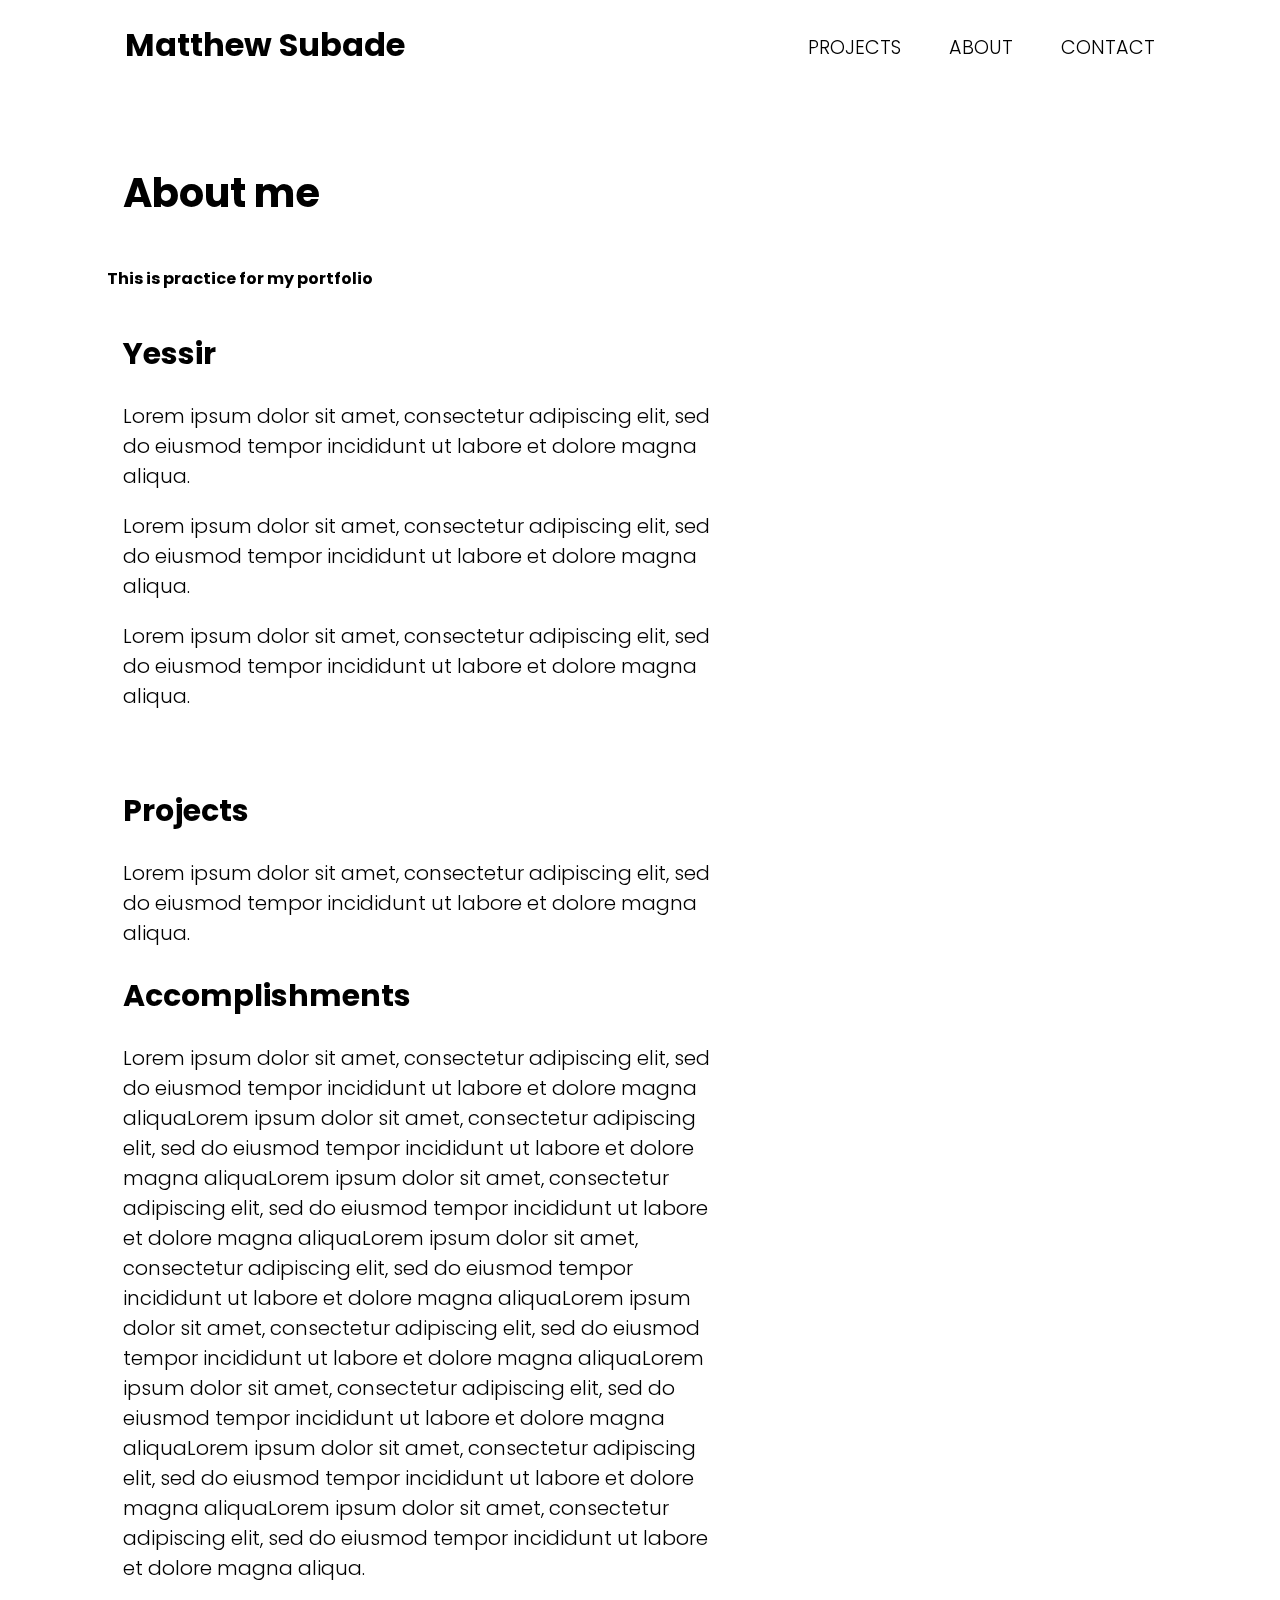
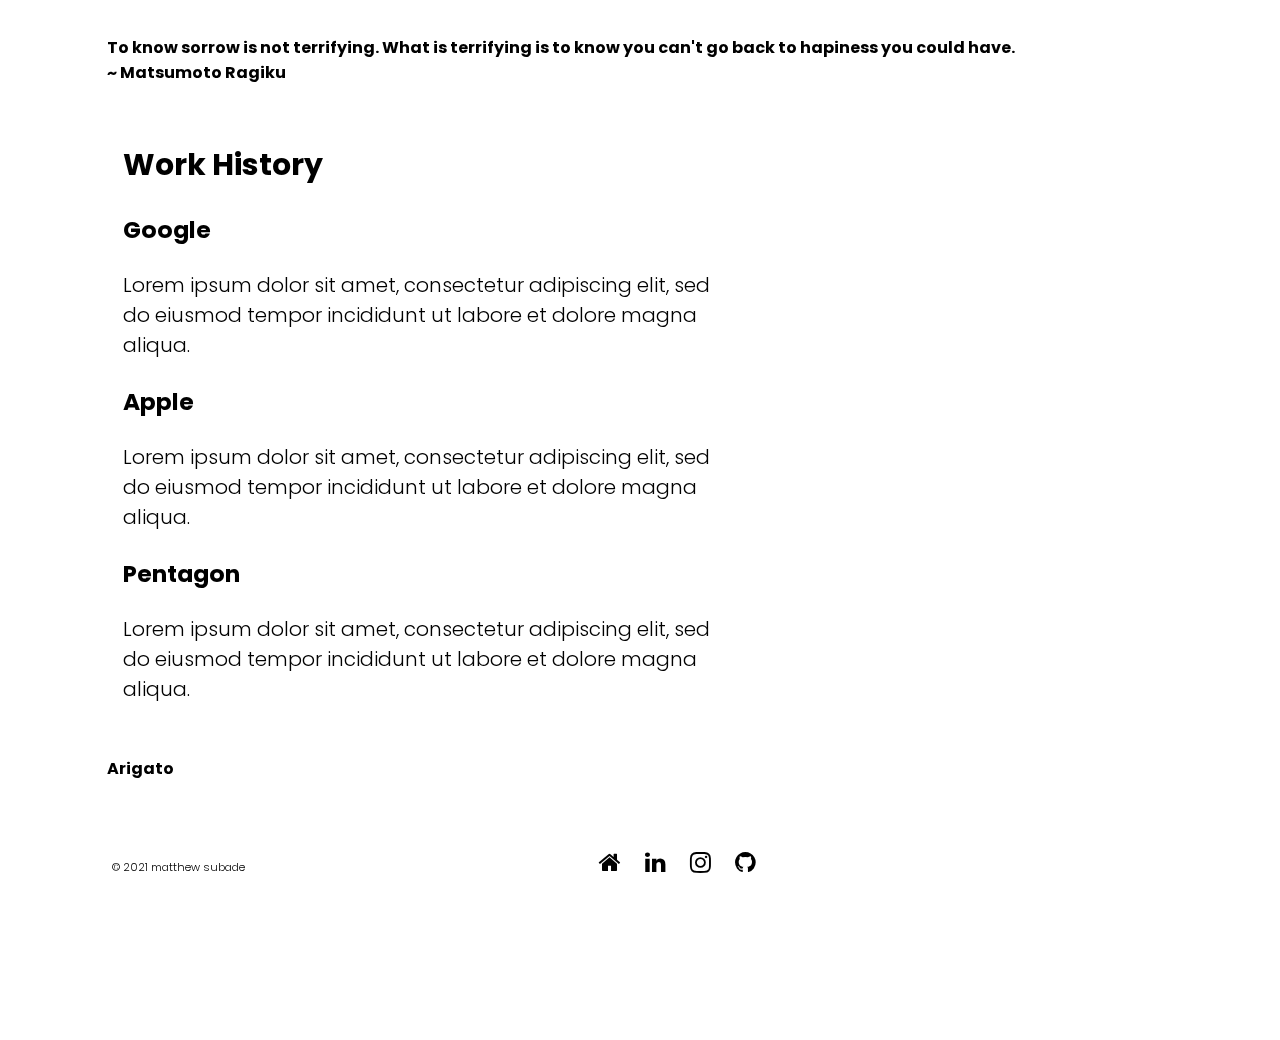
==== about.html @ d92d0cc0 "Update 1.11" ====
<!DOCTYPE html>
<html lang="en">
  <head>
    <meta charset="UTF-8" />
    <meta name="viewport" content="width=device-width, initial-scale=1.0" />

    <link href="//maxcdn.bootstrapcdn.com/font-awesome/4.1.0/css/font-awesome.min.css" rel="stylesheet">
    <link rel="icon" type="image/svg+xml" href="favicon.svg" />
    <link rel="preconnect" href="https://fonts.googleapis.com">
    <link rel="preconnect" href="https://fonts.gstatic.com" crossorigin>
    <link href="https://fonts.googleapis.com/css2?family=Poppins:ital,wght@0,300;0,700;1,200&display=swap" rel="stylesheet">

    <link rel="stylesheet" href="style.css" />

    <title>Matthew Subade's Portfolio</title>
  </head>
  <body>

    <canvas id="bg"></canvas>

    <header>
      <h1 class="logo">Matthew Subade</h1>
      <input type="checkbox" id="nav-toggle" class="nav-toggle">
      <nav>
        <ul>
          <li>
            <a href="projects.html">Projects</a>
          </li>
          <li>
            <a href="about.html">About</a>
          </li>
          <li>
            <a href="contact.html">Contact</a>
          </li>
        </ul>
      </nav>
      <label for="nav-toggle" class="nav-toggle-label">
        <span></span>
      </label>
    </header>

    <main>

      <section>
        <h1>About me </h1>
      </section>

      <blockquote>
        <o>This is practice for my portfolio</o>
      </blockquote>

      <section>
        <h2>Yessir</h2>
        <p>Lorem ipsum dolor sit amet, consectetur adipiscing elit, sed do eiusmod tempor incididunt ut labore et dolore magna aliqua.
        </p>

        <p>Lorem ipsum dolor sit amet, consectetur adipiscing elit, sed do eiusmod tempor incididunt ut labore et dolore magna aliqua.
        </p>

        <p>Lorem ipsum dolor sit amet, consectetur adipiscing elit, sed do eiusmod tempor incididunt ut labore et dolore magna aliqua.
        </p>

      </section>

      <section class="light">
        <h2>Projects</h2>
        
        <p>Lorem ipsum dolor sit amet, consectetur adipiscing elit, sed do eiusmod tempor incididunt ut labore et dolore magna aliqua.
        </p>

        <h2>Accomplishments</h2>

        <p>Lorem ipsum dolor sit amet, consectetur adipiscing elit, sed do eiusmod tempor incididunt ut labore et dolore magna aliquaLorem ipsum dolor sit amet, consectetur adipiscing elit, sed do eiusmod tempor incididunt ut labore et dolore magna aliquaLorem ipsum dolor sit amet, consectetur adipiscing elit, sed do eiusmod tempor incididunt ut labore et dolore magna aliquaLorem ipsum dolor sit amet, consectetur adipiscing elit, sed do eiusmod tempor incididunt ut labore et dolore magna aliquaLorem ipsum dolor sit amet, consectetur adipiscing elit, sed do eiusmod tempor incididunt ut labore et dolore magna aliquaLorem ipsum dolor sit amet, consectetur adipiscing elit, sed do eiusmod tempor incididunt ut labore et dolore magna aliquaLorem ipsum dolor sit amet, consectetur adipiscing elit, sed do eiusmod tempor incididunt ut labore et dolore magna aliquaLorem ipsum dolor sit amet, consectetur adipiscing elit, sed do eiusmod tempor incididunt ut labore et dolore magna aliqua.
        </p>

      </section>

      <blockquote>
        <p>
          To know sorrow is not terrifying. What is terrifying is to know you can't go back to hapiness you could have. <br>~ Matsumoto Ragiku
        </p>
      </blockquote>

      <section class="left">
        <h2>Work History</h2>

        <h3>Google</h3>
        <p>
          Lorem ipsum dolor sit amet, consectetur adipiscing elit, sed do eiusmod tempor incididunt ut labore et dolore magna aliqua.
        </p>

        <h3>Apple</h3>
        <p>
          Lorem ipsum dolor sit amet, consectetur adipiscing elit, sed do eiusmod tempor incididunt ut labore et dolore magna aliqua.
        </p>

        <h3>Pentagon</h3>
        <p>
          Lorem ipsum dolor sit amet, consectetur adipiscing elit, sed do eiusmod tempor incididunt ut labore et dolore magna aliqua.
        </p>
      </section>

      <blockquote>
        <p>Arigato</p>
      </blockquote>

      <footer>
        <a class="copy"> &copy; 2021 matthew subade</a>
        <a href="index.html" class="fa fa-home"></a>
        <a href="https://www.linkedin.com/in/matthew-subade-lessthan3u3000/" target="_blank" class="fa fa-linkedin"></a>
        <a href="https://www.instagram.com/100percentapplejuice_/" target="_blank" class="fa fa-instagram"></a>
        <a href="https://github.com/matthewsoup" target="_blank" class="fa fa-github"></a>
      </footer>

    </main>
      
    

    <script type="module" src="/main.js"></script>

  </body>
</html>
---- style.css ----
:root {
  --background: radial-gradient(circle, rgba(255,255,255,1) 0%, rgb(255, 255, 255) 100%);
}

*, *::before, *after {
  box-sizing: border-box;
}

body {
  color: black;
  background-color: white;
  font-family: 'Poppins', sans-serif;
  font-weight: 300;
  margin: 0;
  padding: 0;
  display: flex;
  flex-wrap: wrap;
  /*
  max-width: 100%;
  overflow-x: hidden;
  */
}

/*
body::-webkit-scrollbar {
  width: 0.25rem;
}
body::-webkit-scrollbar-track {
  background: black;
}
*/

main {
  width: 100vw;
  color: black;
  z-index:99;
  position: absolute;
  width: 100%;
  margin: 0px auto;
  padding: 120px 0;

  display: grid;
  grid-template-columns: repeat(12, 1fr);
} 

h1, h2, h3, blockquote {
  font-family: 'Poppins', sans-serif;
  font-weight: 700;
  font-style: normal;
}

canvas {
  display: block;
  position: fixed;
  top: 0;
  left:0;
}

  section {
    grid-column: 2 / 8;
    padding: 1rem;
    background: var(--dark-bg);
    font-size: 1.25rem;
    line-height: 1.5;
    margin-bottom: var(--spacing);
  }


  blockquote {
    margin: 0;
    padding: 0;
    grid-column: 2 / span 9;
    margin-bottom: var(--spacing);
  }

/* ================ */
  /* nav styling */
/* ================ */

header {
  background: var(--background);
  text-align: center;
  position: fixed;
  z-index: 999;
  width: 100%;
}

.nav-toggle {
  display: none; 
}

.nav-toggle-label {
  position: absolute;
  top: 0;
  left: 0;
  margin-left: 1em;
  height: 100%;
  display: flex;
  align-items: center;
}

.nav-toggle-label span,
.nav-toggle-label span::before,
.nav-toggle-label span::after {
  display: block;
  background: black;
  height: 2px;
  width: 2em;
  border-radius: 2px;
  position: relative;
}

.nav-toggle-label span::before,
.nav-toggle-label span::after {
  content: '';
  position: absolute;
}

.nav-toggle-label span::before {
  bottom: 7px;
}

.nav-toggle-label span::after {
  top: 7px;
}

nav {
  position: absolute;
  text-align: left;
  top: 100%;
  left: 0;
  background: var(--background);
  width: 100%;
  transform: scale(1, 0);
  transform-origin: top;
  transition: transform 400ms ease-in-out;
}

nav ul {
  margin: 0;
  padding: 0;
  list-style: none;
}

nav li {
  margin-bottom: 1em;
  margin-left: 1em;
}

nav a {
  color: black;
  text-decoration: none;
  font-size: 1.2rem;
  text-transform: uppercase;
  opacity: 0;
  transition: opacity 150ms ease-in-out;
}

nav a:hover {
  color: black;
}

.nav-toggle:checked ~ nav {
  transform: scale(1, 1);
}

.nav-toggle:checked ~ nav a {
  opacity: 1;
  transition: opacity 250ms ease-in-out 250ms;
}

@media only screen and (min-width: 864px) {
  .nav-toggle-label {
    display: none;
  }

  header {
    display: grid;
    grid-template-columns: 1fr auto minmax(600px, 6fr) 1fr;
  }

  .logo {
    grid-column: 2 / 3;
  }

  nav {
    all: unset;
    grid-column: 3 / 4;
    display: flex;
    justify-content: flex-end;
    align-items: center;
  }

  nav ul {
    display: flex;
  }

  nav li {
    margin-left: 3em;
    margin-bottom: 0;
  }

  nav a {
    opacity: 1;
  }

  nav a::before {
    content: '';
    display: block;
    height: 5px;
    background: black;
    position: relative;
    bottom: -1.65em;
    left: 0;
    right: 0;
    transform: scale(0,1);
    transform-origin: right;
    transition: transform ease-in-out 250ms;
  }

  nav a:hover::before {
    transform: scale(1,1);
  }

}

/* ================== */
  /* footer styling */
/* ================== */

footer {
  all: unset;
  grid-column: 2 / span 11;
  display: flex;
  flex-wrap: nowrap;
  align-items: baseline;
}

/* font awesome button icon styling */
@media only screen and (max-width: 960) {
  .copy {
    font-size: 0.7rem;
    text-decoration: none;
    padding: 0.5em;
    margin-top: 0;
    display: flex;
    flex-direction: row;
    align-items: stretch;
    width: 0;
    height: 5em;
  }
}

.copy {
  font-size: 0.7rem;
  text-decoration: none;
  padding: 0.5em;
  margin-top: 5em;
  display: flex;
  flex-direction: row;
  align-items: stretch;
  width: 40%;
  height: 5em;
}

.fa-home{
  font-size: 1.5rem;
  text-decoration: none;
  padding: 0.5em;
  margin-top: 0;
  color: black;
}

.fa-home:hover {
  opacity: 0.7;
}

.fa-linkedin {
  font-size: 1.5rem;
  text-decoration: none;
  padding: 0.5em;
  margin-top: 0;
  color: black;
}

.fa-linkedin:hover {
  opacity: 0.7;
}

.fa-instagram {
  font-size: 1.5rem;
  text-decoration: none;
  padding: 0.5em;
  margin-top: 0;
  color: black;
}

.fa-instagram:hover {
  opacity: 0.7;
}

.fa-github {
  font-size: 1.5rem;
  text-decoration: none;
  padding: 0.5em;
  margin-top: 0;
  color: black;
}

.fa-github:hover {
  opacity: 0.7;
}

/* ========================== */
  /* portfolio grid styling */
/* ========================== */

.main-content {
  padding: 0% 10%;
  flex: 1 1 80%;
  min-height: 75vh;
  grid-column: 1 / span 12;
}

@media only screen and (max-width: 960px) {
  .main-content {
    min-height: 75vh;
  }
}

@media only screen and (max-width: 600px) {
  .main-content {
    min-height: 50vh;
  }
}

.portfolio {
  display: grid;
  height: 100%;
  grid-template-rows: repeat(6, 1fr);
  grid-template-columns: repeat(5, 1fr);
  grid-gap: 20px;
}

.portfolio-item {
  background: var(--background);
  color: white;
  font-weight: bold;
  display: flex;
  justify-content: center;
  align-items: center;
  cursor: pointer;
}

.portfolio-item.small {
  grid-row: span 1;
  grid-column: span 1;
}

.portfolio-item.medium {
  grid-row: span 2;
  grid-column: span 2;
}

.portfolio-item.large {
  grid-row: span 3;
  grid-column: span 3;
}

.portfolio-item.tall {
  grid-row: span 3;
  grid-column: span 2;
}

.portfolio-item.wide {
  grid-row: span 2;
  grid-column: span 3;
}


/* ~~~~~~~~~~~~~~~~~~~~~~~~~~ */
  /* portfolio item styles */

/* ========================== */
  /* portfolio item #1 */
/* ========================== */

.one {
  background-image: url(img/berserk.png);
  color: white;
  background-size: cover;
  position: relative;

  transition: all ease-in-out 300ms;
  z-index: 10;
}


.one:hover::before {
  opacity: 0.2;
}

.one::before {
  content: '';
  display: block;
  background: black;
  opacity: 0.8;
  position: absolute;
  top: 0;
  right: 0;
  bottom: 0;
  left: 0;
  transition: all ease-in-out 300ms;
  z-index: -1;
}

/* ========================== */
  /* portfolio item #2 */
/* ========================== */

.two {
  background-image: url(img/berserk2.jpg);
  color: white;
  background-size: cover;
  position: relative;

  transition: all ease-in-out 300ms;
  z-index: 10;
}


.two:hover::before {
  opacity: 0.2;
}

.two::before {
  content: '';
  display: block;
  background: black;
  opacity: 0.8;
  position: absolute;
  top: 0;
  right: 0;
  bottom: 0;
  left: 0;
  transition: all ease-in-out 300ms;
  z-index: -1;
}

/* ========================== */
  /* portfolio item #3 */
/* ========================== */

.three {
  background-image: url(img/berserk3.jpg);
  color: white;
  background-size: cover;
  position: relative;

  transition: all ease-in-out 300ms;
  z-index: 10;
}


.three:hover::before {
  opacity: 0.2;
}

.three::before {
  content: '';
  display: block;
  background: black;
  opacity: 0.8;
  position: absolute;
  top: 0;
  right: 0;
  bottom: 0;
  left: 0;
  transition: all ease-in-out 300ms;
  z-index: -1;
}

/* ========================== */
  /* portfolio item #4 */
/* ========================== */

.four {
  background-image: url(img/berserk4.jpg);
  color: white;
  background-size: cover;
  position: relative;

  transition: all ease-in-out 300ms;
  z-index: 10;
}


.four:hover::before {
  opacity: 0.2;
}

.four::before {
  content: '';
  display: block;
  background: black;
  opacity: 0.8;
  position: absolute;
  top: 0;
  right: 0;
  bottom: 0;
  left: 0;
  transition: all ease-in-out 300ms;
  z-index: -1;
}

/* ========================== */
  /* portfolio item #5 */
/* ========================== */

.five {
  background-image: url(img/berserk5.jpg);
  color: white;
  background-size: cover;
  position: relative;

  transition: all ease-in-out 300ms;
  z-index: 10;
}


.five:hover::before {
  opacity: 0.2;
}

.five::before {
  content: '';
  display: block;
  background: black;
  opacity: 0.8;
  position: absolute;
  top: 0;
  right: 0;
  bottom: 0;
  left: 0;
  transition: all ease-in-out 300ms;
  z-index: -1;
}

/* ========================== */
  /* portfolio item #6 */
/* ========================== */

.six {
  background-image: url(img/berserk6.jpg);
  color: white;
  background-size: cover;
  position: relative;

  transition: all ease-in-out 300ms;
  z-index: 10;
}


.six:hover::before {
  opacity: 0.2;
}

.six::before {
  content: '';
  display: block;
  background: black;
  opacity: 0.8;
  position: absolute;
  top: 0;
  right: 0;
  bottom: 0;
  left: 0;
  transition: all ease-in-out 300ms;
  z-index: -1;
}


/* ~~~~~~~~~~~~~~~~~~~~~~~~~~ */


.hero {
  width: 100%;
  height: 55vh;
  grid-column: 1 / span 6;
  display: flex;
  align-items: center;
  justify-content: center;
}

@media only screen and (max-width: 762px) {
  .hero {
    content:'';
    grid-column: 2 / span 6;
  }
}

form {
  width: 90%;
  max-width: 600px;
}

.input-group {
  margin-bottom: 1em;
  position: relative;
}

input, textarea {
  width: 100%;
  color: black;
  padding: 10px;
  outline: 0;
  border: 1px solid black;
  background: transparent;
  font-size: 1rem;
}

button {
  padding: 10px 0;
  color: black;
  outline: none;
  background: transparent;
  border: 1px solid black;
  width: 100%;
  cursor: pointer;
}

/* this breaks the nav hamburger menu and im too lazy to fix it...
.row {
  display: flex;
  align-items: center;
  justify-content: space-between;
}

.row .input-group {
  flex-basis: 47%;
}

@media only screen and (max-width: 762px) {
  .row, .row .input-group {
    display: flex;
    align-items: center;
    justify-content: space-between;
    flex-basis: 48%
  }
}
*/
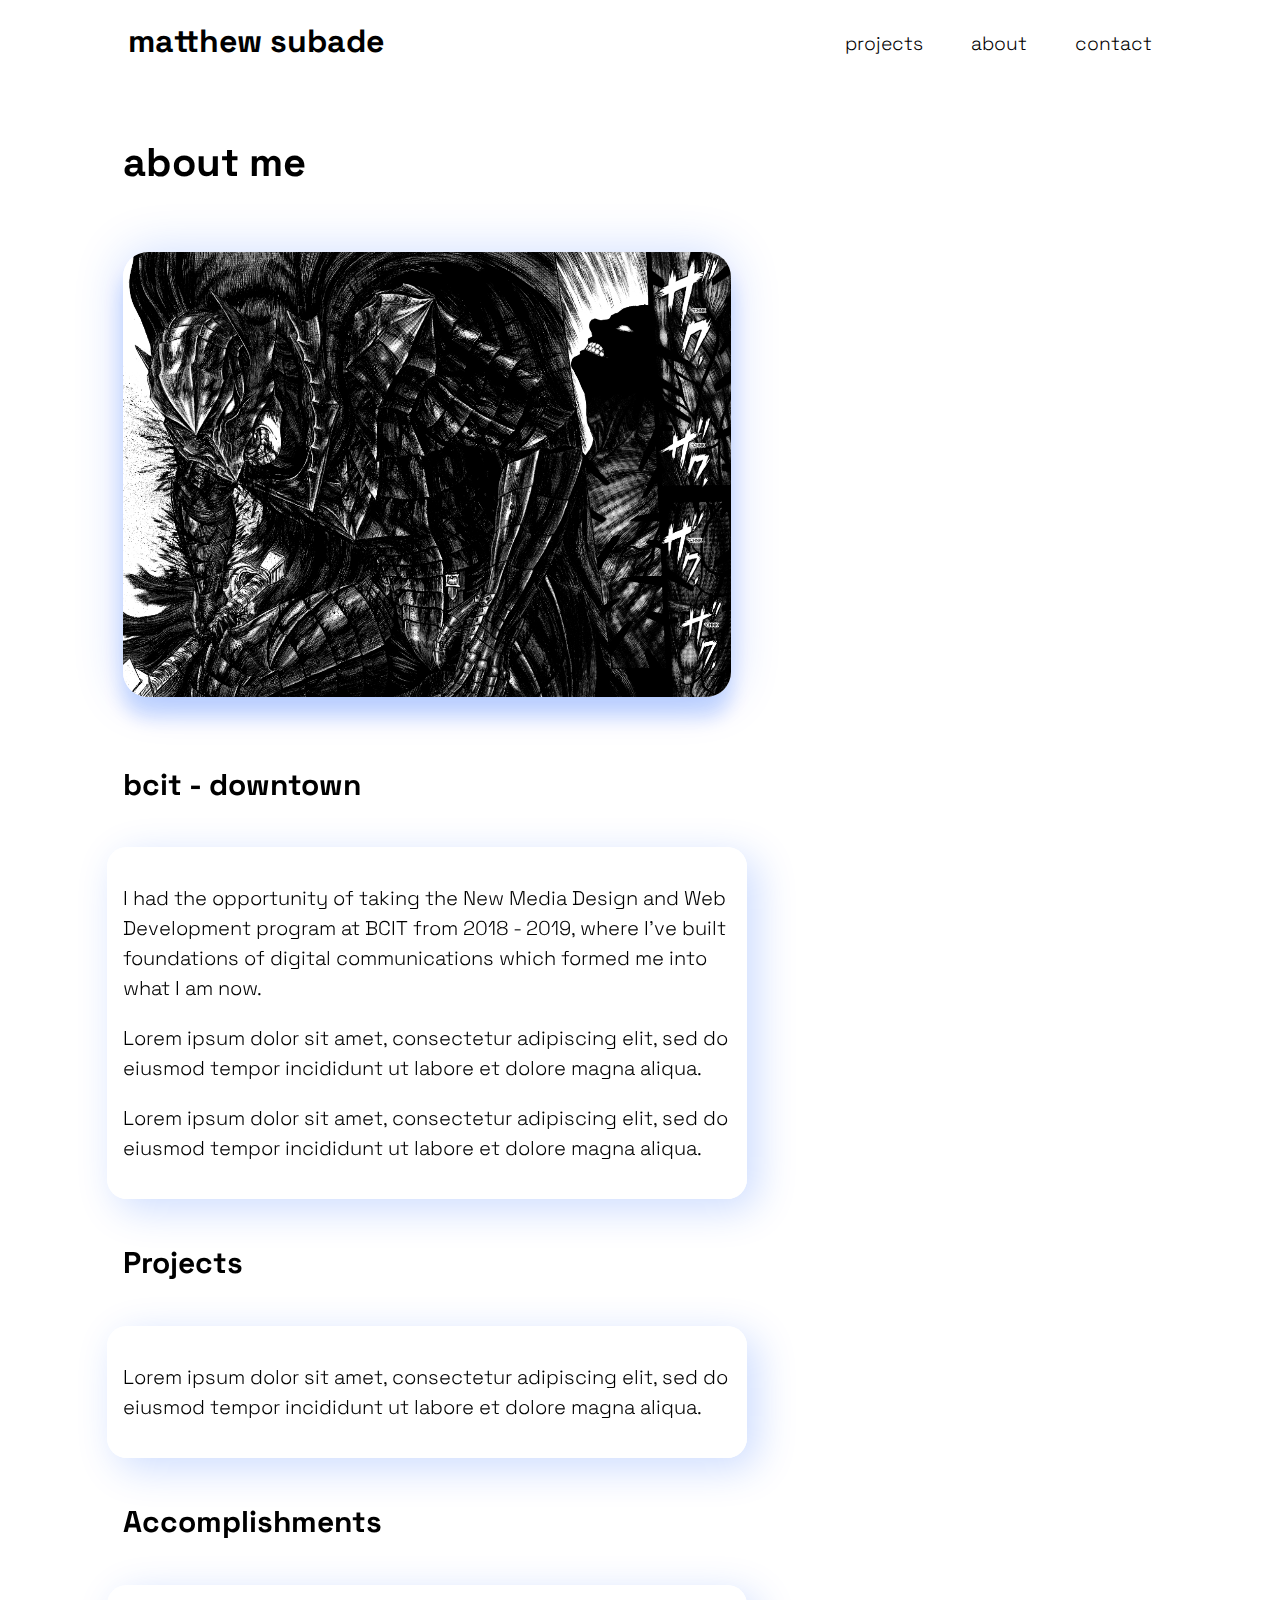
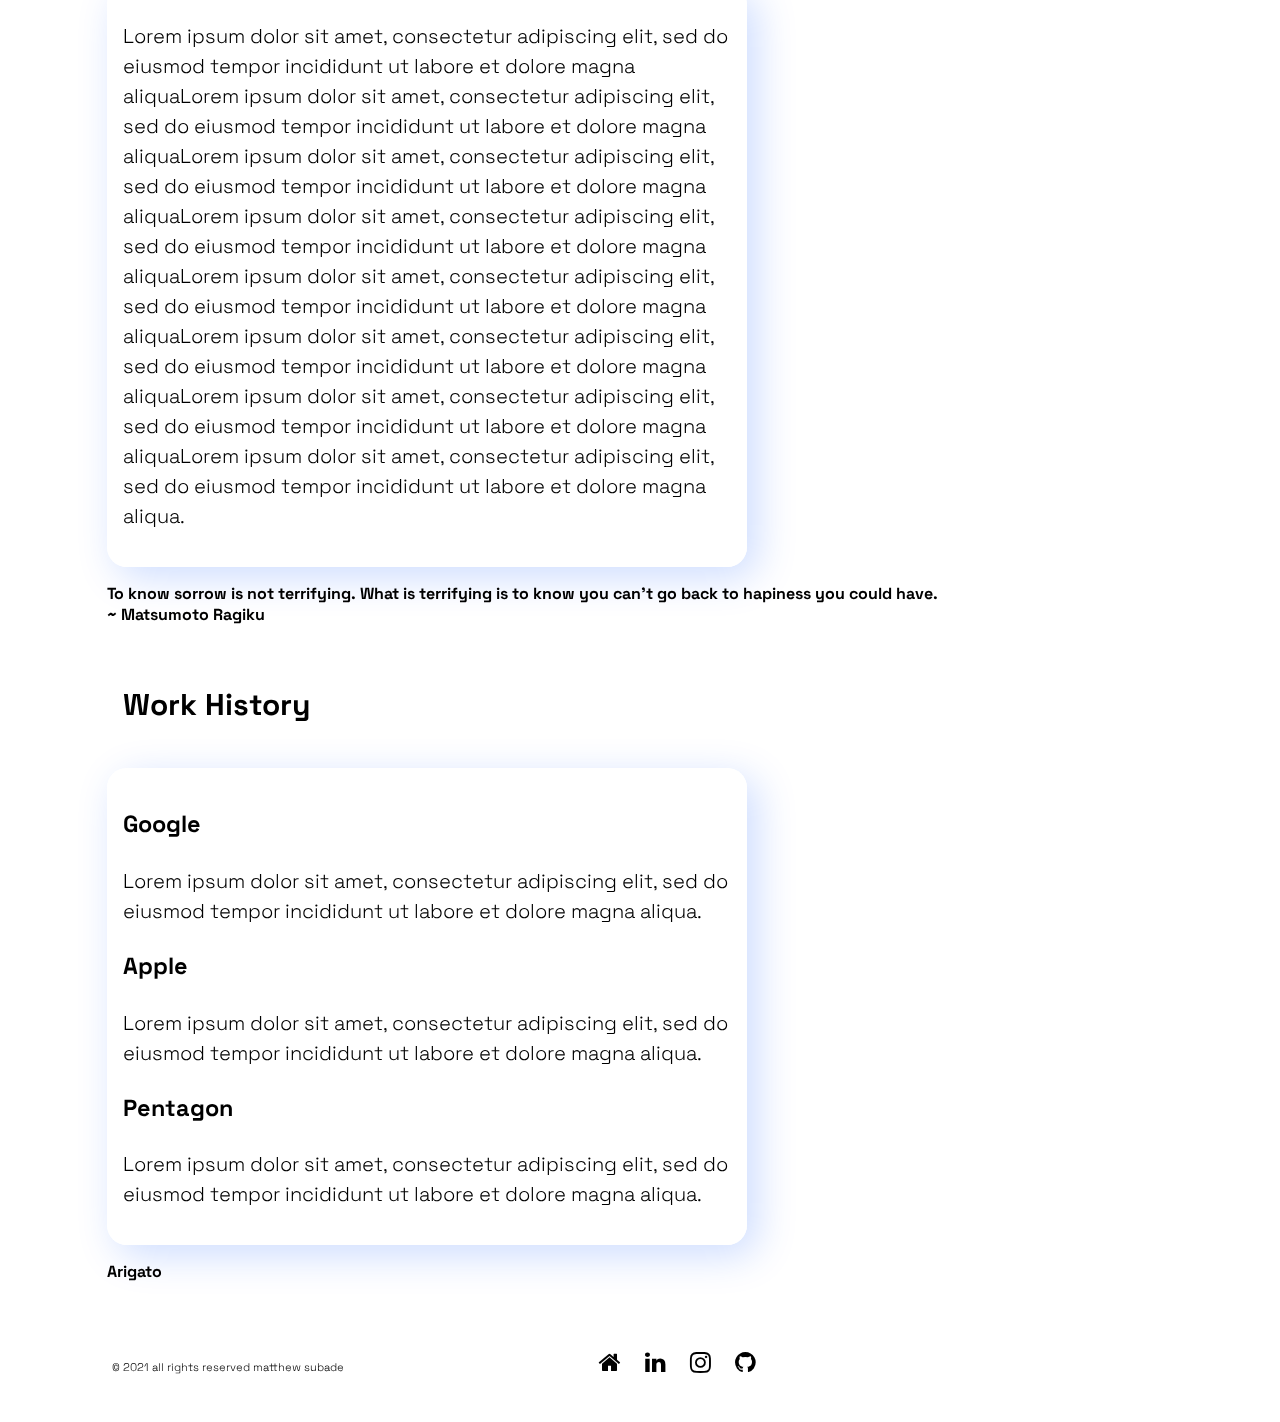
==== commit e2df2254: "Update 1.11" ====
--- a/about.html
+++ b/about.html
@@ -1,30 +1,31 @@
 <!DOCTYPE html>
-<html lang="en">
-  <head>
-    <meta charset="UTF-8" />
-    <meta name="viewport" content="width=device-width, initial-scale=1.0" />
 
-    <link href="//maxcdn.bootstrapcdn.com/font-awesome/4.1.0/css/font-awesome.min.css" rel="stylesheet">
-    <link rel="icon" type="image/svg+xml" href="favicon.svg" />
-    <link rel="preconnect" href="https://fonts.googleapis.com">
-    <link rel="preconnect" href="https://fonts.gstatic.com" crossorigin>
-    <link href="https://fonts.googleapis.com/css2?family=Poppins:ital,wght@0,300;0,700;1,200&display=swap" rel="stylesheet">
+<html>
+    <head>
+        <meta charset="utf-8">
+        <meta http-equiv="X-UA-Compatible" content="IE=edge">
+        <title>Matthew Subade's Projects</title>
+        <meta name="description" content="Projects by Matthew Subade">
+        <meta name="viewport" content="width=device-width, initial-scale=1">
+        <link href="//maxcdn.bootstrapcdn.com/font-awesome/4.1.0/css/font-awesome.min.css" rel="stylesheet">
+        <link rel="icon" type="image/svg+xml" href="favicon.svg" />
+        <link rel="preconnect" href="https://fonts.googleapis.com">
+        <link rel="preconnect" href="https://fonts.gstatic.com" crossorigin>
+        <link href="https://fonts.googleapis.com/css2?family=Space+Grotesk:wght@300;400;700&display=swap" rel="stylesheet">
 
-    <link rel="stylesheet" href="style.css" />
-
-    <title>Matthew Subade's Portfolio</title>
-  </head>
-  <body>
-
-    <canvas id="bg"></canvas>
+        <link rel="stylesheet" href="style.css" />
+    </head>
+    <body>
+       
+        <canvas id="bg"></canvas>
 
     <header>
-      <h1 class="logo">Matthew Subade</h1>
+      <a href="index.html" class="logo"><h1>matthew subade</h1></a>
       <input type="checkbox" id="nav-toggle" class="nav-toggle">
       <nav>
         <ul>
           <li>
-            <a href="projects.html">Projects</a>
+            <a href="index.html">Projects</a>
           </li>
           <li>
             <a href="about.html">About</a>
@@ -41,38 +42,47 @@
 
     <main>
 
+      <article>
+        <h1>about me</h1>
+      </article>
+
+      <article>
+        <div class="container">
+            <div class="circle"></div>
+              <img class="card" src="./img/berserk.png">
+       </div>
+      </article>
+
+      <article>
+        <h2>bcit - downtown</h2>
+      </article>
+    
       <section>
-        <h1>About me </h1>
+    
+            <p>I had the opportunity of taking the New Media Design and Web Development program at BCIT from 2018 - 2019, where I've built foundations of digital communications which formed me into what I am now.</p>
+           
+            <p>Lorem ipsum dolor sit amet, consectetur adipiscing elit, sed do eiusmod tempor incididunt ut labore et dolore magna aliqua.</p>
+
+            <p>Lorem ipsum dolor sit amet, consectetur adipiscing elit, sed do eiusmod tempor incididunt ut labore et dolore magna aliqua.</p>
+            
+      </section>
+    
+      <article>
+        <h2>Projects</h2>
+      </article>
+
+      <section>
+        <p>Lorem ipsum dolor sit amet, consectetur adipiscing elit, sed do eiusmod tempor incididunt ut labore et dolore magna aliqua.
+        </p>
       </section>
 
-      <blockquote>
-        <o>This is practice for my portfolio</o>
-      </blockquote>
+        <article>
+          <h2>Accomplishments</h2>
+        </article>
 
       <section>
-        <h2>Yessir</h2>
-        <p>Lorem ipsum dolor sit amet, consectetur adipiscing elit, sed do eiusmod tempor incididunt ut labore et dolore magna aliqua.
-        </p>
-
-        <p>Lorem ipsum dolor sit amet, consectetur adipiscing elit, sed do eiusmod tempor incididunt ut labore et dolore magna aliqua.
-        </p>
-
-        <p>Lorem ipsum dolor sit amet, consectetur adipiscing elit, sed do eiusmod tempor incididunt ut labore et dolore magna aliqua.
-        </p>
-
-      </section>
-
-      <section class="light">
-        <h2>Projects</h2>
-        
-        <p>Lorem ipsum dolor sit amet, consectetur adipiscing elit, sed do eiusmod tempor incididunt ut labore et dolore magna aliqua.
-        </p>
-
-        <h2>Accomplishments</h2>
-
         <p>Lorem ipsum dolor sit amet, consectetur adipiscing elit, sed do eiusmod tempor incididunt ut labore et dolore magna aliquaLorem ipsum dolor sit amet, consectetur adipiscing elit, sed do eiusmod tempor incididunt ut labore et dolore magna aliquaLorem ipsum dolor sit amet, consectetur adipiscing elit, sed do eiusmod tempor incididunt ut labore et dolore magna aliquaLorem ipsum dolor sit amet, consectetur adipiscing elit, sed do eiusmod tempor incididunt ut labore et dolore magna aliquaLorem ipsum dolor sit amet, consectetur adipiscing elit, sed do eiusmod tempor incididunt ut labore et dolore magna aliquaLorem ipsum dolor sit amet, consectetur adipiscing elit, sed do eiusmod tempor incididunt ut labore et dolore magna aliquaLorem ipsum dolor sit amet, consectetur adipiscing elit, sed do eiusmod tempor incididunt ut labore et dolore magna aliquaLorem ipsum dolor sit amet, consectetur adipiscing elit, sed do eiusmod tempor incididunt ut labore et dolore magna aliqua.
         </p>
-
       </section>
 
       <blockquote>
@@ -81,9 +91,11 @@
         </p>
       </blockquote>
 
-      <section class="left">
+      <article>
         <h2>Work History</h2>
+      </article>
 
+      <section>
         <h3>Google</h3>
         <p>
           Lorem ipsum dolor sit amet, consectetur adipiscing elit, sed do eiusmod tempor incididunt ut labore et dolore magna aliqua.
@@ -105,7 +117,7 @@
       </blockquote>
 
       <footer>
-        <a class="copy"> &copy; 2021 matthew subade</a>
+        <a class="copy"> &copy; 2021 all rights reserved matthew subade</a>
         <a href="index.html" class="fa fa-home"></a>
         <a href="https://www.linkedin.com/in/matthew-subade-lessthan3u3000/" target="_blank" class="fa fa-linkedin"></a>
         <a href="https://www.instagram.com/100percentapplejuice_/" target="_blank" class="fa fa-instagram"></a>
@@ -113,10 +125,8 @@
       </footer>
 
     </main>
-      
-    
 
-    <script type="module" src="/main.js"></script>
-
-  </body>
+        
+        <script type="module" src="main.js"></script>
+    </body>
 </html>--- a/style.css
+++ b/style.css
@@ -9,7 +9,7 @@
 body {
   color: black;
   background-color: white;
-  font-family: 'Poppins', sans-serif;
+  font-family: 'Space Grotesk', sans-serif;
   font-weight: 300;
   margin: 0;
   padding: 0;
@@ -21,30 +21,33 @@
   */
 }
 
-/*
+
 body::-webkit-scrollbar {
   width: 0.25rem;
 }
 body::-webkit-scrollbar-track {
-  background: black;
-}
-*/
+  background: #0051ff;
+}
+
 
 main {
-  width: 100vw;
   color: black;
   z-index:99;
   position: absolute;
   width: 100%;
+  height: 100%;
   margin: 0px auto;
-  padding: 120px 0;
+  padding: 90px 0;
 
   display: grid;
   grid-template-columns: repeat(12, 1fr);
+  
+  /* uncomment z-index to have full orbit control */
+  /* z-index:-1; */
 } 
 
 h1, h2, h3, blockquote {
-  font-family: 'Poppins', sans-serif;
+  font-family: 'Space Grotesk', sans-serif;
   font-weight: 700;
   font-style: normal;
 }
@@ -56,15 +59,36 @@
   left:0;
 }
 
+  article {
+    grid-column: 2 / 8;
+    padding: 1rem;
+    font-size: 1.25rem;
+    line-height: 1.5;
+  }
+
   section {
     grid-column: 2 / 8;
     padding: 1rem;
-    background: var(--dark-bg);
+    background: var(--background);
     font-size: 1.25rem;
     line-height: 1.5;
-    margin-bottom: var(--spacing);
-  }
-
+    border-radius: 1.25rem;
+    box-shadow: 10px 10px 40px rgba(0, 81, 255, 0.2);
+  }
+
+  code {
+    grid-column: 2 / 8;
+    padding: 1rem;
+    background: rgb(244, 252, 255);
+    color: rgb(0, 81, 255);
+    border-radius: 1.5em;
+  }
+
+  @media only screen and (max-width: 864px) {
+    code {
+      grid-column: 2 / span 10;
+    }
+  }
 
   blockquote {
     margin: 0;
@@ -78,7 +102,7 @@
 /* ================ */
 
 header {
-  background: var(--background);
+  background: rgba(255, 255, 255, 1);
   text-align: center;
   position: fixed;
   z-index: 999;
@@ -129,7 +153,7 @@
   text-align: left;
   top: 100%;
   left: 0;
-  background: var(--background);
+  background: rgba(255, 255, 255, 1);
   width: 100%;
   transform: scale(1, 0);
   transform-origin: top;
@@ -151,7 +175,7 @@
   color: black;
   text-decoration: none;
   font-size: 1.2rem;
-  text-transform: uppercase;
+  text-transform: lowercase;
   opacity: 0;
   transition: opacity 150ms ease-in-out;
 }
@@ -181,6 +205,8 @@
 
   .logo {
     grid-column: 2 / 3;
+    text-decoration: none;
+    color:inherit;
   }
 
   nav {
@@ -272,7 +298,8 @@
 }
 
 .fa-home:hover {
-  opacity: 0.7;
+  color: #00ff37;
+  transition: transform 1000ms linear;
 }
 
 .fa-linkedin {
@@ -284,7 +311,8 @@
 }
 
 .fa-linkedin:hover {
-  opacity: 0.7;
+  color: #0051ff;
+  transition: transform 1000ms linear;
 }
 
 .fa-instagram {
@@ -296,7 +324,8 @@
 }
 
 .fa-instagram:hover {
-  opacity: 0.7;
+  color: #6f00ff;
+  transition: transform 1000ms linear;
 }
 
 .fa-github {
@@ -308,7 +337,8 @@
 }
 
 .fa-github:hover {
-  opacity: 0.7;
+  color: #d632ff;
+  transition: transform 1000ms linear;
 }
 
 /* ========================== */
@@ -349,7 +379,7 @@
   display: flex;
   justify-content: center;
   align-items: center;
-  cursor: pointer;
+  text-decoration: none;
 }
 
 .portfolio-item.small {
@@ -386,9 +416,12 @@
 /* ========================== */
 
 .one {
-  background-image: url(img/berserk.png);
+  background-image: url(img/desktoprazor.gif);
   color: white;
-  background-size: cover;
+  text-shadow: 2px 2px 5px #1e05ff;
+  background-repeat: repeat;
+  background-size: 15rem;
+  background-position: center;
   position: relative;
 
   transition: all ease-in-out 300ms;
@@ -403,8 +436,8 @@
 .one::before {
   content: '';
   display: block;
-  background: black;
-  opacity: 0.8;
+  background: rgb(0, 81, 255, 0.2);
+  opacity: 0.4;
   position: absolute;
   top: 0;
   right: 0;
@@ -419,9 +452,12 @@
 /* ========================== */
 
 .two {
-  background-image: url(img/berserk2.jpg);
+  background-image: url(img/desktoprug.jpg);
   color: white;
-  background-size: cover;
+  text-shadow: 2px 2px 5px #1e05ff;
+  background-repeat: repeat;
+  background-size: 15rem;
+  background-position: center;
   position: relative;
 
   transition: all ease-in-out 300ms;
@@ -436,15 +472,15 @@
 .two::before {
   content: '';
   display: block;
-  background: black;
-  opacity: 0.8;
+  background: rgb(0, 81, 255, 0.2);
+  opacity: 0.4;
   position: absolute;
   top: 0;
   right: 0;
   bottom: 0;
   left: 0;
-  transition: all ease-in-out 300ms;
-  z-index: -1;
+  transition: all linear 300ms;
+  z-index: -10;
 }
 
 /* ========================== */
@@ -452,9 +488,12 @@
 /* ========================== */
 
 .three {
-  background-image: url(img/berserk3.jpg);
+  background-image: url(/img/ig.jpg);
   color: white;
-  background-size: cover;
+  text-shadow: 2px 2px 5px #1e05ff;
+  background-repeat: repeat;
+  background-size: 15rem;
+  background-position: center;
   position: relative;
 
   transition: all ease-in-out 300ms;
@@ -469,8 +508,8 @@
 .three::before {
   content: '';
   display: block;
-  background: black;
-  opacity: 0.8;
+  background: rgb(0, 81, 255, 0.2);
+  opacity: 0.4;
   position: absolute;
   top: 0;
   right: 0;
@@ -485,9 +524,13 @@
 /* ========================== */
 
 .four {
-  background-image: url(img/berserk4.jpg);
+  background-image: url(img/subadelabs.png);
   color: white;
-  background-size: cover;
+  text-shadow: 2px 2px 5px #1e05ff;
+  font-size: 1rem;
+  background-repeat: no-repeat;
+  background-position: center;
+  background-size: 20rem;
   position: relative;
 
   transition: all ease-in-out 300ms;
@@ -502,8 +545,8 @@
 .four::before {
   content: '';
   display: block;
-  background: black;
-  opacity: 0.8;
+  background: rgb(0, 81, 255, 0.2);
+  opacity: 0.4;
   position: absolute;
   top: 0;
   right: 0;
@@ -518,9 +561,12 @@
 /* ========================== */
 
 .five {
-  background-image: url(img/berserk5.jpg);
+  background-image: url(img/clothingdesign.jpg);
   color: white;
-  background-size: cover;
+  text-shadow: 2px 2px 5px #1e05ff;
+  background-repeat: repeat;
+  background-size: 15rem;
+  background-position: center;
   position: relative;
 
   transition: all ease-in-out 300ms;
@@ -535,8 +581,8 @@
 .five::before {
   content: '';
   display: block;
-  background: black;
-  opacity: 0.8;
+  background: rgb(0, 81, 255, 0.2);
+  opacity: 0.4;
   position: absolute;
   top: 0;
   right: 0;
@@ -551,9 +597,12 @@
 /* ========================== */
 
 .six {
-  background-image: url(img/berserk6.jpg);
+  background-image: url(img/rpg.JPG);
   color: white;
-  background-size: cover;
+  text-shadow: 2px 2px 5px #1e05ff;
+  background-repeat: repeat;
+  background-size: 15rem;
+  background-position: center;
   position: relative;
 
   transition: all ease-in-out 300ms;
@@ -568,8 +617,8 @@
 .six::before {
   content: '';
   display: block;
-  background: black;
-  opacity: 0.8;
+  background: rgb(0, 81, 255, 0.2);
+  opacity: 0.4;
   position: absolute;
   top: 0;
   right: 0;
@@ -578,10 +627,11 @@
   transition: all ease-in-out 300ms;
   z-index: -1;
 }
-
-
 /* ~~~~~~~~~~~~~~~~~~~~~~~~~~ */
 
+/* ========================== */
+  /* contact page form */
+/* ========================== */
 
 .hero {
   width: 100%;
@@ -648,4 +698,42 @@
     flex-basis: 48%
   }
 }
-*/+*/
+
+/* =============================== */
+  /* image onhover effect styles */
+/* =============================== */
+
+img {
+  height: 100%;
+  width: 100%;
+  border-radius: 25px;
+  box-shadow: 0 20px 20px rgb(0, 81, 255, 0.2), 0px 0px 50px rgb(0, 81, 255, 0.2);
+}
+
+/* =============================== */
+  /* project link styling */
+/* =============================== */
+
+  p a:link {
+    color: rgb(255, 116, 248);
+    text-decoration: none;
+}
+
+  p a:visited {
+  color: rgb(255, 116, 248);
+}
+
+/* =============================== */
+       /* selector override */
+/* =============================== */
+
+::-moz-selection { /* Code for Firefox */
+  color: #1d65ff;
+  background: yellow;
+}
+
+::selection {
+  color: #1d65ff;
+  background: yellow;
+}